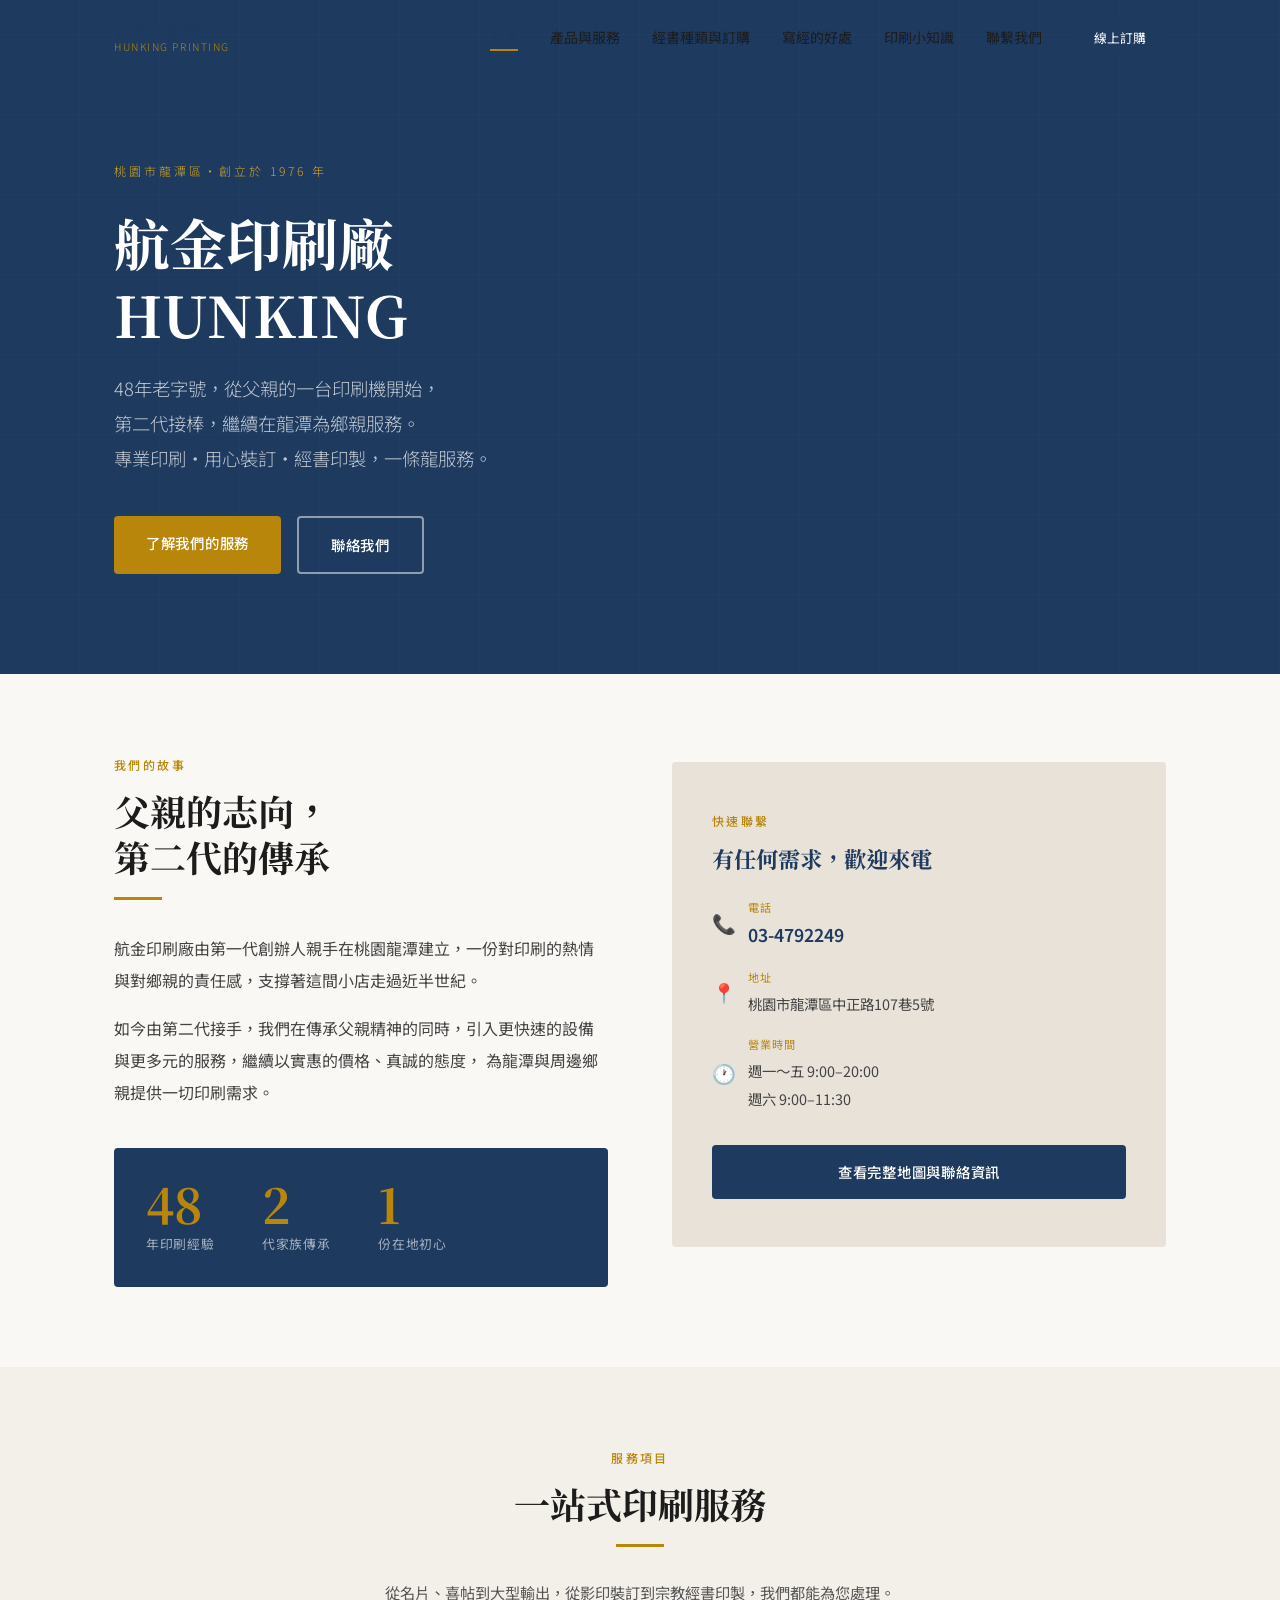
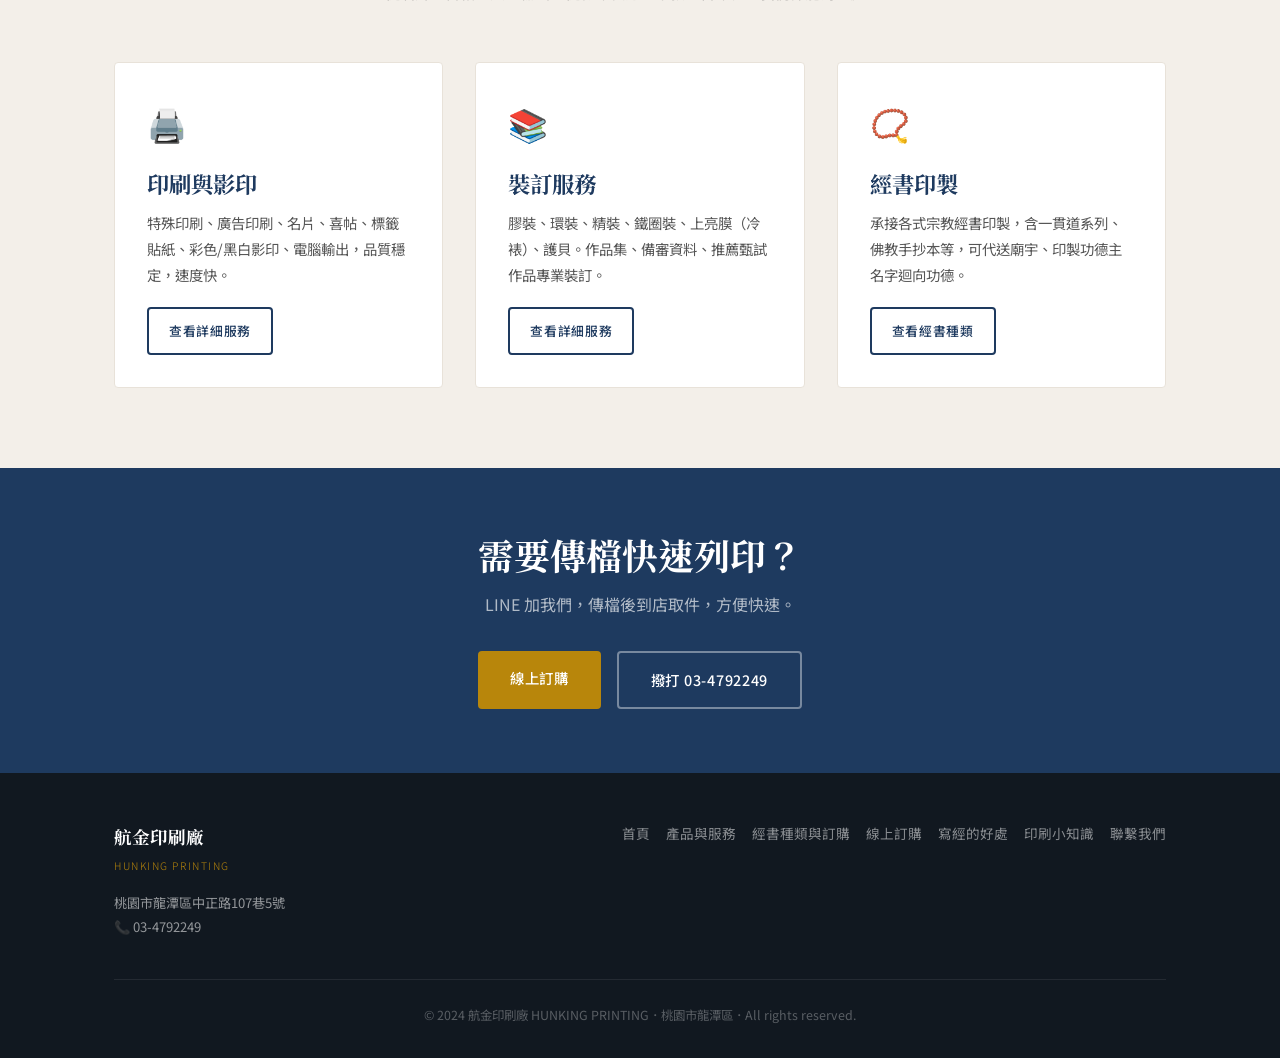
==== index.html @ dbadaa21 "Initial launch: 航金印刷廠 HUNKING 全新網站 7頁靜態網站：首頁、產品與服務、經書種類與訂購、線上訂購、 寫經的好處、印刷小知識、聯繫我們。 設計風格參考 impeccable" ====
<!DOCTYPE html>
<html lang="zh-TW">
<head>
  <meta charset="UTF-8">
  <meta name="viewport" content="width=device-width, initial-scale=1.0">
  <meta name="description" content="航金印刷廠HUNKING — 桃園市龍潭區48年老字號印刷廠，第二代傳承，提供優質印刷、影印、裝訂、經書印製服務。">
  <title>航金印刷廠 HUNKING — 龍潭在地・48年老字號</title>
  <link rel="stylesheet" href="css/style.css">
</head>
<body>

<!-- ── Navigation ── -->
<nav class="site-nav" role="navigation" aria-label="主選單">
  <div class="nav-inner">
    <a href="index.html" class="nav-logo">
      航金印刷廠
      <span>HUNKING PRINTING</span>
    </a>
    <ul class="nav-links">
      <li><a href="index.html">首頁</a></li>
      <li><a href="service.html">產品與服務</a></li>
      <li><a href="sutra.html">經書種類與訂購</a></li>
      <li><a href="benefit.html">寫經的好處</a></li>
      <li><a href="knowledge.html">印刷小知識</a></li>
      <li><a href="contact.html">聯繫我們</a></li>
      <li class="nav-cta"><a href="order.html">線上訂購</a></li>
    </ul>
    <button class="nav-toggle" aria-label="開啟選單">
      <span></span><span></span><span></span>
    </button>
  </div>
</nav>

<!-- Mobile nav -->
<div class="nav-mobile" role="navigation" aria-label="行動選單">
  <a href="index.html">首頁</a>
  <a href="service.html">產品與服務</a>
  <a href="sutra.html">經書種類與訂購</a>
  <a href="benefit.html">寫經的好處</a>
  <a href="knowledge.html">印刷小知識</a>
  <a href="contact.html">聯繫我們</a>
  <a href="order.html">線上訂購</a>
</div>

<!-- ── Hero ── -->
<header class="hero">
  <div class="container">
    <div class="hero-content">
      <span class="hero-eyebrow">桃園市龍潭區・創立於 1976 年</span>
      <h1>航金印刷廠<br>HUNKING</h1>
      <p class="hero-sub">
        48年老字號，從父親的一台印刷機開始，<br>
        第二代接棒，繼續在龍潭為鄉親服務。<br>
        專業印刷・用心裝訂・經書印製，一條龍服務。
      </p>
      <div class="hero-actions">
        <a href="service.html" class="btn btn-gold">了解我們的服務</a>
        <a href="contact.html" class="btn btn-outline" style="border-color:rgba(255,255,255,0.5);color:#fff;">聯絡我們</a>
      </div>
    </div>
  </div>
</header>

<!-- ── Brand Story ── -->
<section class="section">
  <div class="container">
    <div class="two-col">
      <div class="fade-in">
        <span class="section-label">我們的故事</span>
        <h2>父親的志向，<br>第二代的傳承</h2>
        <div class="divider"></div>
        <p style="font-size:1rem;line-height:2;color:#444;">
          航金印刷廠由第一代創辦人親手在桃園龍潭建立，一份對印刷的熱情與對鄉親的責任感，支撐著這間小店走過近半世紀。
        </p>
        <p style="font-size:1rem;line-height:2;color:#444;margin-top:16px;">
          如今由第二代接手，我們在傳承父親精神的同時，引入更快速的設備與更多元的服務，繼續以實惠的價格、真誠的態度，
          為龍潭與周邊鄉親提供一切印刷需求。
        </p>
        <div class="stats" style="margin-top:40px;background:var(--navy);padding:32px;border-radius:4px;">
          <div>
            <div class="stat-num">48</div>
            <div class="stat-label">年印刷經驗</div>
          </div>
          <div>
            <div class="stat-num">2</div>
            <div class="stat-label">代家族傳承</div>
          </div>
          <div>
            <div class="stat-num">1</div>
            <div class="stat-label">份在地初心</div>
          </div>
        </div>
      </div>
      <div class="fade-in" style="padding-top:8px;">
        <div style="background:var(--divider);border-radius:4px;padding:48px 40px;">
          <span class="section-label">快速聯繫</span>
          <h3 style="color:var(--navy);margin-bottom:24px;">有任何需求，歡迎來電</h3>
          <div style="display:flex;flex-direction:column;gap:16px;">
            <div style="display:flex;align-items:center;gap:12px;">
              <span style="font-size:1.2rem;">📞</span>
              <div>
                <div style="font-size:0.7rem;letter-spacing:0.1em;color:var(--gold);text-transform:uppercase;margin-bottom:2px;">電話</div>
                <a href="tel:034792249" style="font-size:1.1rem;font-weight:600;color:var(--navy);">03-4792249</a>
              </div>
            </div>
            <div style="display:flex;align-items:center;gap:12px;">
              <span style="font-size:1.2rem;">📍</span>
              <div>
                <div style="font-size:0.7rem;letter-spacing:0.1em;color:var(--gold);text-transform:uppercase;margin-bottom:2px;">地址</div>
                <span style="font-size:0.9rem;color:#444;">桃園市龍潭區中正路107巷5號</span>
              </div>
            </div>
            <div style="display:flex;align-items:center;gap:12px;">
              <span style="font-size:1.2rem;">🕐</span>
              <div>
                <div style="font-size:0.7rem;letter-spacing:0.1em;color:var(--gold);text-transform:uppercase;margin-bottom:2px;">營業時間</div>
                <span style="font-size:0.9rem;color:#444;">週一～五 9:00–20:00<br>週六 9:00–11:30</span>
              </div>
            </div>
          </div>
          <a href="contact.html" class="btn btn-primary" style="margin-top:32px;width:100%;text-align:center;">查看完整地圖與聯絡資訊</a>
        </div>
      </div>
    </div>
  </div>
</section>

<!-- ── Services Overview ── -->
<section class="section section-alt">
  <div class="container">
    <div class="section-header section-header-center fade-in">
      <span class="section-label">服務項目</span>
      <h2>一站式印刷服務</h2>
      <div class="divider divider-center"></div>
      <p style="color:#555;max-width:520px;margin:0 auto;font-size:0.95rem;">從名片、喜帖到大型輸出，從影印裝訂到宗教經書印製，我們都能為您處理。</p>
    </div>
    <div class="card-grid">
      <div class="card fade-in">
        <div class="card-icon">🖨️</div>
        <h3>印刷與影印</h3>
        <p>特殊印刷、廣告印刷、名片、喜帖、標籤貼紙、彩色/黑白影印、電腦輸出，品質穩定，速度快。</p>
        <a href="service.html" class="btn btn-outline" style="margin-top:20px;font-size:0.8rem;padding:10px 20px;">查看詳細服務</a>
      </div>
      <div class="card fade-in">
        <div class="card-icon">📚</div>
        <h3>裝訂服務</h3>
        <p>膠裝、環裝、精裝、鐵圈裝、上亮膜（冷裱）、護貝。作品集、備審資料、推薦甄試作品專業裝訂。</p>
        <a href="service.html" class="btn btn-outline" style="margin-top:20px;font-size:0.8rem;padding:10px 20px;">查看詳細服務</a>
      </div>
      <div class="card fade-in">
        <div class="card-icon">📿</div>
        <h3>經書印製</h3>
        <p>承接各式宗教經書印製，含一貫道系列、佛教手抄本等，可代送廟宇、印製功德主名字迴向功德。</p>
        <a href="sutra.html" class="btn btn-outline" style="margin-top:20px;font-size:0.8rem;padding:10px 20px;">查看經書種類</a>
      </div>
    </div>
  </div>
</section>

<!-- ── CTA ── -->
<section class="cta-block">
  <div class="container fade-in">
    <h2>需要傳檔快速列印？</h2>
    <p>LINE 加我們，傳檔後到店取件，方便快速。</p>
    <div style="display:flex;gap:16px;justify-content:center;flex-wrap:wrap;">
      <a href="order.html" class="btn btn-gold">線上訂購</a>
      <a href="tel:034792249" class="btn btn-outline" style="border-color:rgba(255,255,255,0.4);color:#fff;">撥打 03-4792249</a>
    </div>
  </div>
</section>

<!-- ── Footer ── -->
<footer class="site-footer">
  <div class="container">
    <div class="footer-inner">
      <div>
        <div class="footer-brand">
          航金印刷廠
          <span>HUNKING PRINTING</span>
        </div>
        <p style="margin-top:16px;font-size:0.82rem;max-width:260px;line-height:1.8;">
          桃園市龍潭區中正路107巷5號<br>
          📞 03-4792249
        </p>
      </div>
      <div class="footer-links">
        <a href="index.html">首頁</a>
        <a href="service.html">產品與服務</a>
        <a href="sutra.html">經書種類與訂購</a>
        <a href="order.html">線上訂購</a>
        <a href="benefit.html">寫經的好處</a>
        <a href="knowledge.html">印刷小知識</a>
        <a href="contact.html">聯繫我們</a>
      </div>
    </div>
    <div class="footer-copy">
      &copy; 2024 航金印刷廠 HUNKING PRINTING．桃園市龍潭區．All rights reserved.
    </div>
  </div>
</footer>

<script src="js/main.js"></script>
</body>
</html>
---- css/style.css ----
/* =============================================
   航金印刷廠 HUNKING — Global Styles
   Design: impeccable.style minimalist principles
   ============================================= */

@import url('https://fonts.googleapis.com/css2?family=Noto+Serif+TC:wght@400;600;700&family=Noto+Sans+TC:wght@300;400;500&display=swap');

/* ── Reset & Base ── */
*, *::before, *::after { box-sizing: border-box; margin: 0; padding: 0; }

:root {
  --bg:       #FAF8F4;
  --text:     #1C1C1C;
  --navy:     #1E3A5F;
  --gold:     #B8860B;
  --gold-lt:  #D4A520;
  --divider:  #E8E2D9;
  --white:    #FFFFFF;
  --serif:    'Noto Serif TC', serif;
  --sans:     'Noto Sans TC', sans-serif;
  --max-w:    1100px;
  --radius:   4px;
  --trans:    0.25s ease;
}

html { scroll-behavior: smooth; }

body {
  font-family: var(--sans);
  background: var(--bg);
  color: var(--text);
  line-height: 1.8;
  font-size: 16px;
  -webkit-font-smoothing: antialiased;
}

img { max-width: 100%; display: block; }
a { color: inherit; text-decoration: none; }

/* ── Container ── */
.container {
  max-width: var(--max-w);
  margin: 0 auto;
  padding: 0 24px;
}

/* ── Typography ── */
h1, h2, h3, h4 {
  font-family: var(--serif);
  font-weight: 700;
  line-height: 1.3;
}

h1 { font-size: clamp(2rem, 5vw, 3.5rem); }
h2 { font-size: clamp(1.5rem, 3vw, 2.25rem); }
h3 { font-size: clamp(1.1rem, 2vw, 1.4rem); }

.section-label {
  font-family: var(--sans);
  font-size: 0.75rem;
  font-weight: 500;
  letter-spacing: 0.2em;
  text-transform: uppercase;
  color: var(--gold);
  margin-bottom: 12px;
  display: block;
}

/* ── Buttons ── */
.btn {
  display: inline-block;
  padding: 14px 32px;
  font-family: var(--sans);
  font-size: 0.9rem;
  font-weight: 500;
  letter-spacing: 0.05em;
  border-radius: var(--radius);
  cursor: pointer;
  transition: var(--trans);
  border: none;
}

.btn-primary {
  background: var(--navy);
  color: var(--white);
}
.btn-primary:hover { background: #2a4f82; }

.btn-outline {
  border: 2px solid var(--navy);
  color: var(--navy);
  background: transparent;
}
.btn-outline:hover { background: var(--navy); color: var(--white); }

.btn-gold {
  background: var(--gold);
  color: var(--white);
}
.btn-gold:hover { background: var(--gold-lt); }

/* ── Divider ── */
.divider {
  width: 48px;
  height: 3px;
  background: var(--gold);
  margin: 16px 0 32px;
}
.divider-center { margin-left: auto; margin-right: auto; }

/* ── Nav ── */
.site-nav {
  position: fixed;
  top: 0; left: 0; right: 0;
  z-index: 100;
  background: transparent;
  transition: background var(--trans), box-shadow var(--trans);
  padding: 0;
}
.site-nav.scrolled {
  background: rgba(250,248,244,0.97);
  box-shadow: 0 1px 0 var(--divider);
}

.nav-inner {
  display: flex;
  align-items: center;
  justify-content: space-between;
  height: 72px;
  max-width: var(--max-w);
  margin: 0 auto;
  padding: 0 24px;
}

.nav-logo {
  font-family: var(--serif);
  font-size: 1.15rem;
  font-weight: 700;
  color: var(--navy);
  line-height: 1.2;
}
.nav-logo span {
  display: block;
  font-family: var(--sans);
  font-size: 0.65rem;
  font-weight: 300;
  letter-spacing: 0.15em;
  color: var(--gold);
  text-transform: uppercase;
}

.nav-links {
  display: flex;
  gap: 32px;
  list-style: none;
  align-items: center;
}
.nav-links a {
  font-size: 0.875rem;
  font-weight: 400;
  color: var(--text);
  transition: color var(--trans);
  position: relative;
}
.nav-links a::after {
  content: '';
  position: absolute;
  bottom: -4px; left: 0; right: 0;
  height: 2px;
  background: var(--gold);
  transform: scaleX(0);
  transform-origin: left;
  transition: transform var(--trans);
}
.nav-links a:hover::after,
.nav-links a.active::after { transform: scaleX(1); }
.nav-links a:hover,
.nav-links a.active { color: var(--navy); }

.nav-links .nav-cta a {
  background: var(--navy);
  color: var(--white);
  padding: 8px 20px;
  border-radius: var(--radius);
  font-size: 0.8rem;
}
.nav-links .nav-cta a::after { display: none; }
.nav-links .nav-cta a:hover { background: #2a4f82; }

/* Hamburger */
.nav-toggle {
  display: none;
  flex-direction: column;
  gap: 5px;
  cursor: pointer;
  background: none;
  border: none;
  padding: 4px;
}
.nav-toggle span {
  display: block;
  width: 24px; height: 2px;
  background: var(--navy);
  transition: var(--trans);
}
.nav-toggle.open span:nth-child(1) { transform: translateY(7px) rotate(45deg); }
.nav-toggle.open span:nth-child(2) { opacity: 0; }
.nav-toggle.open span:nth-child(3) { transform: translateY(-7px) rotate(-45deg); }

/* Mobile nav */
.nav-mobile {
  display: none;
  position: fixed;
  top: 72px; left: 0; right: 0;
  background: var(--bg);
  border-bottom: 1px solid var(--divider);
  z-index: 99;
  padding: 24px;
  flex-direction: column;
  gap: 20px;
}
.nav-mobile.open { display: flex; }
.nav-mobile a {
  font-size: 1rem;
  color: var(--text);
  padding: 8px 0;
  border-bottom: 1px solid var(--divider);
}
.nav-mobile a:last-child { border-bottom: none; }

/* ── Hero ── */
.hero {
  padding: 160px 0 100px;
  background: var(--navy);
  position: relative;
  overflow: hidden;
}
.hero::before {
  content: '';
  position: absolute;
  inset: 0;
  background: repeating-linear-gradient(
    0deg,
    transparent,
    transparent 79px,
    rgba(255,255,255,0.03) 80px
  ),
  repeating-linear-gradient(
    90deg,
    transparent,
    transparent 79px,
    rgba(255,255,255,0.03) 80px
  );
}
.hero-content {
  position: relative;
  z-index: 1;
  max-width: 680px;
}
.hero-eyebrow {
  font-family: var(--sans);
  font-size: 0.75rem;
  font-weight: 300;
  letter-spacing: 0.25em;
  text-transform: uppercase;
  color: var(--gold-lt);
  margin-bottom: 24px;
  display: block;
}
.hero h1 { color: var(--white); margin-bottom: 20px; }
.hero-sub {
  font-size: clamp(1rem, 1.5vw, 1.15rem);
  color: rgba(255,255,255,0.72);
  margin-bottom: 40px;
  font-weight: 300;
  line-height: 1.9;
}
.hero-actions { display: flex; gap: 16px; flex-wrap: wrap; }

/* Page Hero (smaller, for inner pages) */
.page-hero {
  padding: 120px 0 60px;
  background: var(--navy);
  position: relative;
  overflow: hidden;
}
.page-hero::before {
  content: '';
  position: absolute;
  inset: 0;
  background: repeating-linear-gradient(
    0deg,
    transparent,
    transparent 79px,
    rgba(255,255,255,0.03) 80px
  );
}
.page-hero-content { position: relative; z-index: 1; }
.page-hero h1 { color: var(--white); }
.page-hero p {
  color: rgba(255,255,255,0.65);
  font-weight: 300;
  margin-top: 12px;
  font-size: 1.05rem;
}

/* ── Section ── */
.section { padding: 80px 0; }
.section-alt { background: #F3EFE9; }
.section-dark { background: var(--navy); }
.section-header { margin-bottom: 56px; }
.section-header-center { text-align: center; }

/* ── Cards ── */
.card-grid {
  display: grid;
  grid-template-columns: repeat(auto-fit, minmax(280px, 1fr));
  gap: 32px;
}
.card {
  background: var(--white);
  border: 1px solid var(--divider);
  border-radius: var(--radius);
  padding: 32px;
  transition: box-shadow var(--trans);
}
.card:hover { box-shadow: 0 4px 24px rgba(0,0,0,0.07); }
.card-icon {
  font-size: 2rem;
  margin-bottom: 16px;
}
.card h3 { margin-bottom: 12px; color: var(--navy); }
.card p { font-size: 0.9rem; color: #555; line-height: 1.8; }

/* ── Two-col layout ── */
.two-col {
  display: grid;
  grid-template-columns: 1fr 1fr;
  gap: 64px;
  align-items: start;
}

/* ── Service list ── */
.service-list {
  list-style: none;
  display: grid;
  grid-template-columns: 1fr 1fr;
  gap: 12px 24px;
}
.service-list li {
  display: flex;
  align-items: flex-start;
  gap: 10px;
  font-size: 0.9rem;
  padding: 10px 0;
  border-bottom: 1px solid var(--divider);
}
.service-list li::before {
  content: '—';
  color: var(--gold);
  flex-shrink: 0;
  font-weight: 700;
}

/* ── Book cards (sutra page) ── */
.book-grid {
  display: grid;
  grid-template-columns: repeat(auto-fill, minmax(240px, 1fr));
  gap: 20px;
}
.book-card {
  background: var(--white);
  border: 1px solid var(--divider);
  border-radius: var(--radius);
  padding: 24px;
  display: flex;
  flex-direction: column;
  gap: 8px;
  transition: border-color var(--trans), box-shadow var(--trans);
}
.book-card:hover {
  border-color: var(--gold);
  box-shadow: 0 2px 16px rgba(0,0,0,0.06);
}
.book-title {
  font-family: var(--serif);
  font-size: 1rem;
  font-weight: 600;
  color: var(--navy);
  line-height: 1.5;
}
.book-series {
  font-size: 0.75rem;
  color: var(--gold);
  font-weight: 500;
  letter-spacing: 0.05em;
}
.book-price {
  font-size: 1.1rem;
  font-weight: 600;
  color: var(--text);
  margin-top: auto;
  padding-top: 12px;
  border-top: 1px solid var(--divider);
}

/* ── Order info banner ── */
.order-banner {
  background: #EAF0F8;
  border-left: 4px solid var(--navy);
  padding: 20px 24px;
  border-radius: 0 var(--radius) var(--radius) 0;
  margin-bottom: 40px;
  font-size: 0.9rem;
  line-height: 1.8;
}
.order-banner strong { color: var(--navy); }

/* ── Benefit page ── */
.benefit-body {
  font-size: 1rem;
  line-height: 2;
  color: #333;
  max-width: 680px;
}
.benefit-body p { margin-bottom: 1.5em; }

.three-virtues {
  display: flex;
  gap: 32px;
  margin: 48px 0;
}
.virtue {
  flex: 1;
  text-align: center;
  padding: 32px 16px;
  background: var(--navy);
  color: var(--white);
  border-radius: var(--radius);
}
.virtue-char {
  font-family: var(--serif);
  font-size: 3rem;
  color: var(--gold-lt);
  display: block;
  margin-bottom: 8px;
}
.virtue-name {
  font-size: 0.8rem;
  letter-spacing: 0.1em;
  color: rgba(255,255,255,0.65);
}

/* ── Knowledge page ── */
.knowledge-list {
  list-style: none;
  counter-reset: know-counter;
}
.knowledge-item {
  counter-increment: know-counter;
  padding: 32px 0;
  border-bottom: 1px solid var(--divider);
  display: grid;
  grid-template-columns: 48px 1fr;
  gap: 24px;
  align-items: start;
}
.knowledge-item::before {
  content: counter(know-counter, decimal-leading-zero);
  font-family: var(--serif);
  font-size: 1.8rem;
  color: var(--gold);
  font-weight: 700;
  line-height: 1;
  padding-top: 4px;
}
.knowledge-item h3 {
  color: var(--navy);
  margin-bottom: 8px;
  font-size: 1.05rem;
}
.knowledge-item p {
  font-size: 0.9rem;
  line-height: 1.9;
  color: #444;
}

/* ── Contact page ── */
.hours-table {
  width: 100%;
  border-collapse: collapse;
  font-size: 0.9rem;
}
.hours-table th {
  text-align: left;
  padding: 12px 16px;
  background: var(--navy);
  color: var(--white);
  font-weight: 500;
  font-size: 0.8rem;
  letter-spacing: 0.05em;
}
.hours-table td {
  padding: 12px 16px;
  border-bottom: 1px solid var(--divider);
}
.hours-table tr:last-child td { border-bottom: none; }
.hours-table tr:nth-child(even) td { background: #f5f1eb; }
.hours-closed { color: #999; font-style: italic; }

.contact-info { display: flex; flex-direction: column; gap: 20px; }
.contact-row {
  display: flex;
  gap: 16px;
  align-items: flex-start;
  padding-bottom: 20px;
  border-bottom: 1px solid var(--divider);
}
.contact-row:last-child { border-bottom: none; }
.contact-icon { font-size: 1.25rem; flex-shrink: 0; margin-top: 2px; }
.contact-label {
  font-size: 0.7rem;
  font-weight: 500;
  letter-spacing: 0.1em;
  text-transform: uppercase;
  color: var(--gold);
  margin-bottom: 4px;
}
.contact-value { font-size: 0.95rem; color: var(--text); }
.contact-value a:hover { color: var(--navy); text-decoration: underline; }

.map-wrap {
  border-radius: var(--radius);
  overflow: hidden;
  border: 1px solid var(--divider);
  margin-top: 40px;
}
.map-wrap iframe { display: block; width: 100%; height: 340px; border: 0; }

/* ── Order form ── */
.form-group {
  margin-bottom: 24px;
}
label {
  display: block;
  font-size: 0.8rem;
  font-weight: 500;
  letter-spacing: 0.05em;
  text-transform: uppercase;
  color: var(--navy);
  margin-bottom: 8px;
}
input[type=text],
input[type=tel],
input[type=email],
input[type=number],
select,
textarea {
  width: 100%;
  padding: 12px 16px;
  border: 1px solid var(--divider);
  border-radius: var(--radius);
  font-family: var(--sans);
  font-size: 0.95rem;
  background: var(--white);
  color: var(--text);
  transition: border-color var(--trans);
}
input:focus, select:focus, textarea:focus {
  outline: none;
  border-color: var(--navy);
}
textarea { resize: vertical; min-height: 120px; }
.form-row { display: grid; grid-template-columns: 1fr 1fr; gap: 20px; }

/* ── CTA block ── */
.cta-block {
  background: var(--navy);
  padding: 64px 0;
  text-align: center;
}
.cta-block h2 { color: var(--white); margin-bottom: 12px; }
.cta-block p { color: rgba(255,255,255,0.65); margin-bottom: 32px; font-size: 1rem; }

/* ── Stats ── */
.stats {
  display: flex;
  gap: 48px;
  flex-wrap: wrap;
}
.stat-num {
  font-family: var(--serif);
  font-size: 3rem;
  font-weight: 700;
  color: var(--gold);
  line-height: 1;
}
.stat-label {
  font-size: 0.8rem;
  color: rgba(255,255,255,0.6);
  margin-top: 4px;
  letter-spacing: 0.05em;
}

/* ── Footer ── */
.site-footer {
  background: #111820;
  color: rgba(255,255,255,0.55);
  padding: 48px 0 32px;
}
.footer-inner {
  display: flex;
  justify-content: space-between;
  align-items: flex-start;
  flex-wrap: wrap;
  gap: 32px;
  margin-bottom: 40px;
}
.footer-brand {
  font-family: var(--serif);
  font-size: 1.1rem;
  color: var(--white);
  font-weight: 700;
}
.footer-brand span {
  display: block;
  font-family: var(--sans);
  font-size: 0.65rem;
  font-weight: 300;
  letter-spacing: 0.15em;
  color: var(--gold);
  text-transform: uppercase;
  margin-top: 4px;
}
.footer-links {
  display: flex;
  gap: 16px;
  flex-wrap: wrap;
}
.footer-links a {
  font-size: 0.85rem;
  color: rgba(255,255,255,0.5);
  transition: color var(--trans);
}
.footer-links a:hover { color: var(--white); }
.footer-copy {
  border-top: 1px solid rgba(255,255,255,0.08);
  padding-top: 24px;
  font-size: 0.78rem;
  color: rgba(255,255,255,0.3);
  text-align: center;
}

/* ── Inline breadcrumb ── */
.breadcrumb {
  font-size: 0.8rem;
  color: rgba(255,255,255,0.45);
  margin-bottom: 20px;
  display: flex;
  gap: 8px;
  align-items: center;
}
.breadcrumb a { color: rgba(255,255,255,0.55); }
.breadcrumb a:hover { color: var(--white); }
.breadcrumb .sep { color: rgba(255,255,255,0.25); }

/* ── Utilities ── */
.mt-8  { margin-top:  8px; }
.mt-16 { margin-top: 16px; }
.mt-24 { margin-top: 24px; }
.mt-40 { margin-top: 40px; }
.mb-8  { margin-bottom:  8px; }
.mb-16 { margin-bottom: 16px; }
.mb-32 { margin-bottom: 32px; }
.text-gold { color: var(--gold); }
.text-navy { color: var(--navy); }
.text-sm   { font-size: 0.875rem; }
.text-muted { color: #777; }
.font-serif { font-family: var(--serif); }

/* ── Responsive ── */
@media (max-width: 768px) {
  .nav-links { display: none; }
  .nav-toggle { display: flex; }

  .hero { padding: 120px 0 72px; }
  .hero-actions { flex-direction: column; }
  .hero-actions .btn { text-align: center; }

  .section { padding: 56px 0; }
  .two-col { grid-template-columns: 1fr; gap: 40px; }
  .form-row { grid-template-columns: 1fr; }
  .service-list { grid-template-columns: 1fr; }
  .three-virtues { flex-direction: column; }
  .stats { gap: 32px; }

  .footer-inner { flex-direction: column; }
  .footer-links { flex-direction: column; gap: 12px; }
}

@media (max-width: 480px) {
  .book-grid { grid-template-columns: 1fr; }
  .knowledge-item { grid-template-columns: 36px 1fr; gap: 16px; }
}
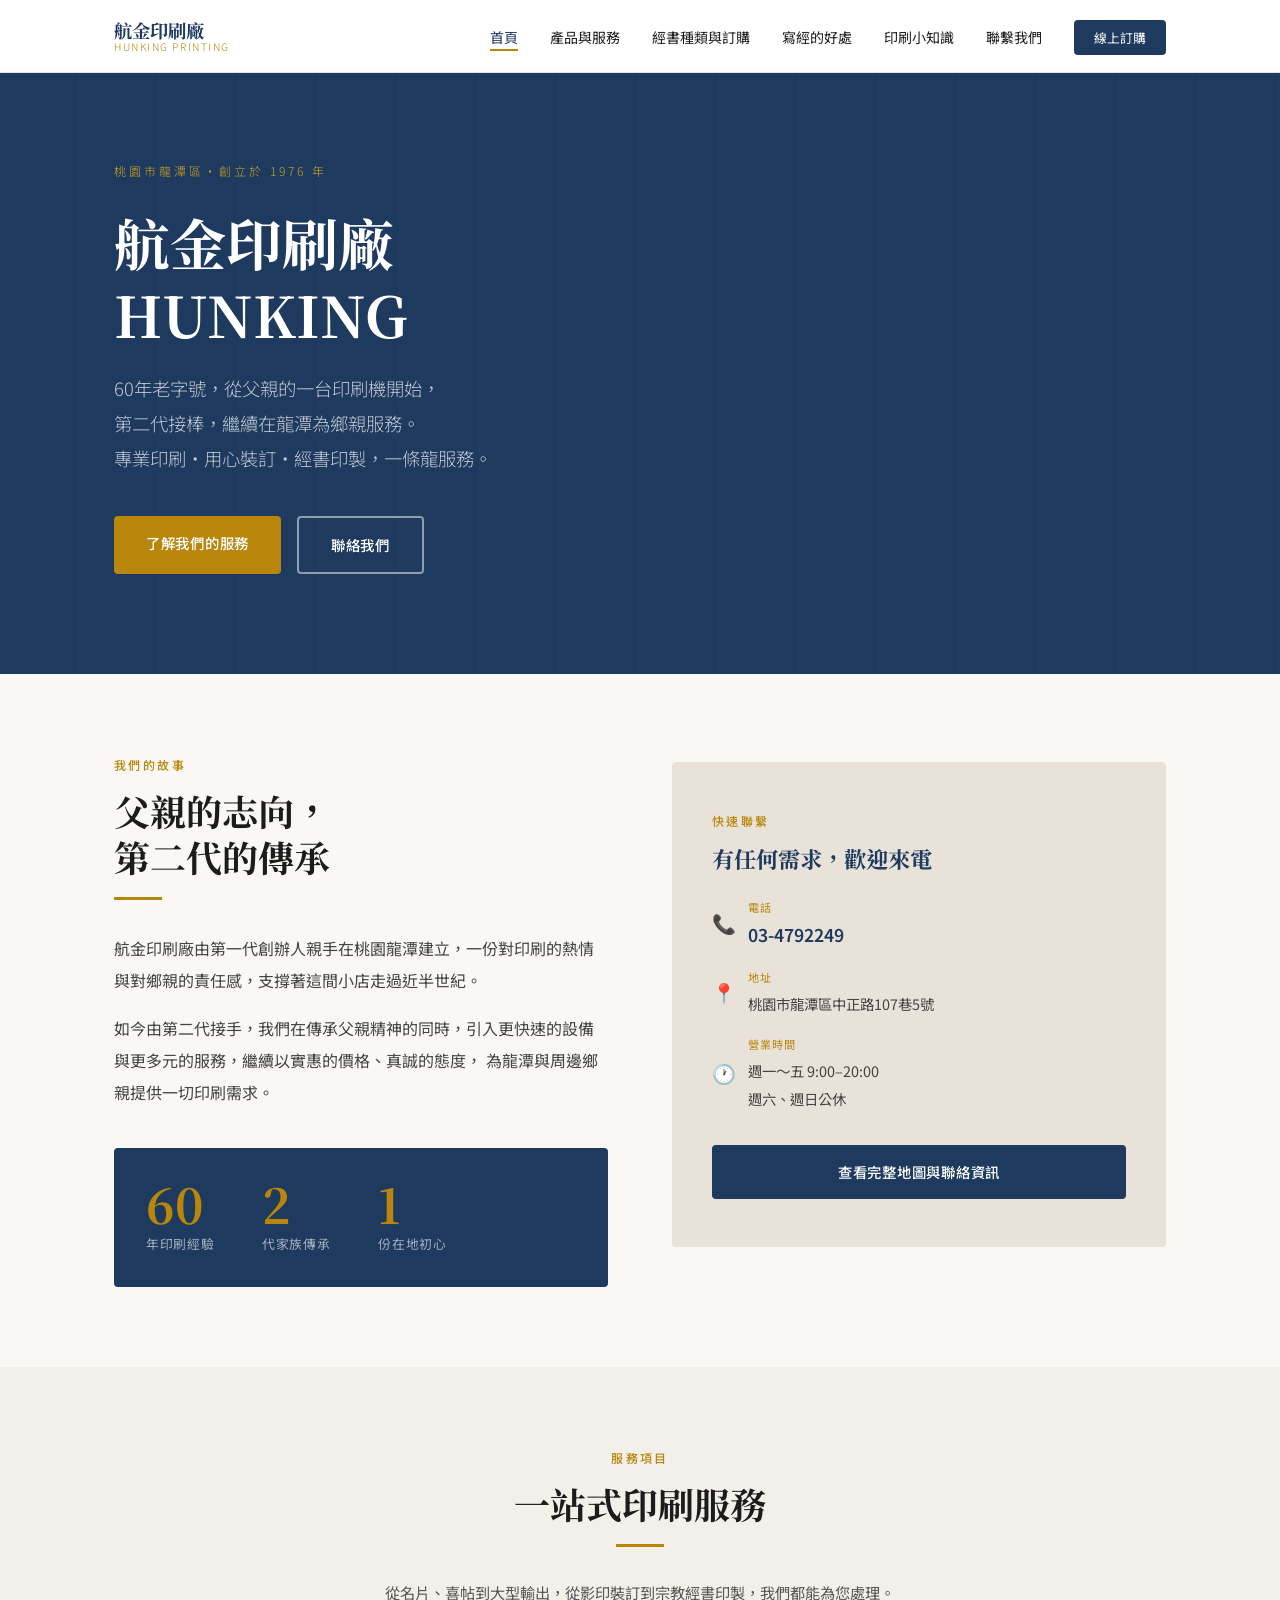
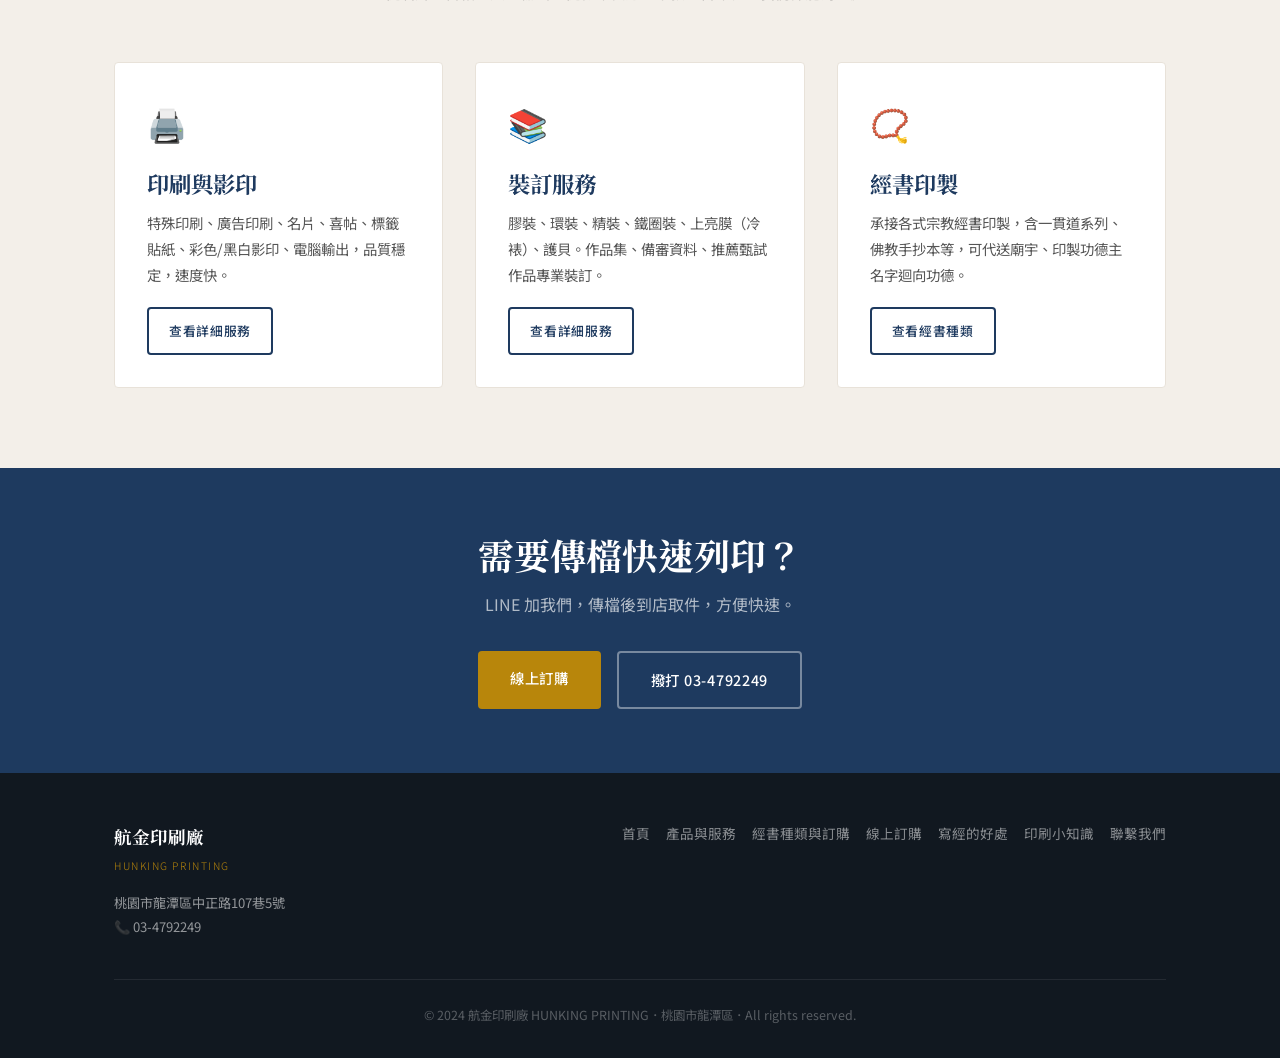
==== commit d8616255: "更新內容：60年老字號、白色導覽列、Hero背景圖、營業時間、傳真→第二電話 Co-Authored-By: Claude Sonnet 4.6 <noreply@anthropic.com>" ====
--- a/index.html
+++ b/index.html
@@ -3,8 +3,8 @@
 <head>
   <meta charset="UTF-8">
   <meta name="viewport" content="width=device-width, initial-scale=1.0">
-  <meta name="description" content="航金印刷廠HUNKING — 桃園市龍潭區48年老字號印刷廠，第二代傳承，提供優質印刷、影印、裝訂、經書印製服務。">
-  <title>航金印刷廠 HUNKING — 龍潭在地・48年老字號</title>
+  <meta name="description" content="航金印刷廠HUNKING — 桃園市龍潭區60年老字號印刷廠，第二代傳承，提供優質印刷、影印、裝訂、經書印製服務。">
+  <title>航金印刷廠 HUNKING — 龍潭在地・60年老字號</title>
   <link rel="stylesheet" href="css/style.css">
 </head>
 <body>
@@ -43,13 +43,13 @@
 </div>
 
 <!-- ── Hero ── -->
-<header class="hero">
+<header class="hero" style="background-image:url('https://res.cloudinary.com/dedmbsvru/image/upload/v1776904194/ChatGPT_Image_2026%E5%B9%B44%E6%9C%8823%E6%97%A5_%E4%B8%8A%E5%8D%8807_42_43_j8gkyg.png');background-size:cover;background-position:center;">
   <div class="container">
     <div class="hero-content">
       <span class="hero-eyebrow">桃園市龍潭區・創立於 1976 年</span>
       <h1>航金印刷廠<br>HUNKING</h1>
       <p class="hero-sub">
-        48年老字號，從父親的一台印刷機開始，<br>
+        60年老字號，從父親的一台印刷機開始，<br>
         第二代接棒，繼續在龍潭為鄉親服務。<br>
         專業印刷・用心裝訂・經書印製，一條龍服務。
       </p>
@@ -78,7 +78,7 @@
         </p>
         <div class="stats" style="margin-top:40px;background:var(--navy);padding:32px;border-radius:4px;">
           <div>
-            <div class="stat-num">48</div>
+            <div class="stat-num">60</div>
             <div class="stat-label">年印刷經驗</div>
           </div>
           <div>
@@ -114,7 +114,7 @@
               <span style="font-size:1.2rem;">🕐</span>
               <div>
                 <div style="font-size:0.7rem;letter-spacing:0.1em;color:var(--gold);text-transform:uppercase;margin-bottom:2px;">營業時間</div>
-                <span style="font-size:0.9rem;color:#444;">週一～五 9:00–20:00<br>週六 9:00–11:30</span>
+                <span style="font-size:0.9rem;color:#444;">週一～五 9:00–20:00<br>週六、週日公休</span>
               </div>
             </div>
           </div>
--- a/css/style.css
+++ b/css/style.css
@@ -113,13 +113,13 @@
   position: fixed;
   top: 0; left: 0; right: 0;
   z-index: 100;
-  background: transparent;
-  transition: background var(--trans), box-shadow var(--trans);
+  background: var(--white);
+  border-bottom: 1px solid var(--divider);
+  transition: box-shadow var(--trans);
   padding: 0;
 }
 .site-nav.scrolled {
-  background: rgba(250,248,244,0.97);
-  box-shadow: 0 1px 0 var(--divider);
+  box-shadow: 0 2px 12px rgba(0,0,0,0.08);
 }
 
 .nav-inner {
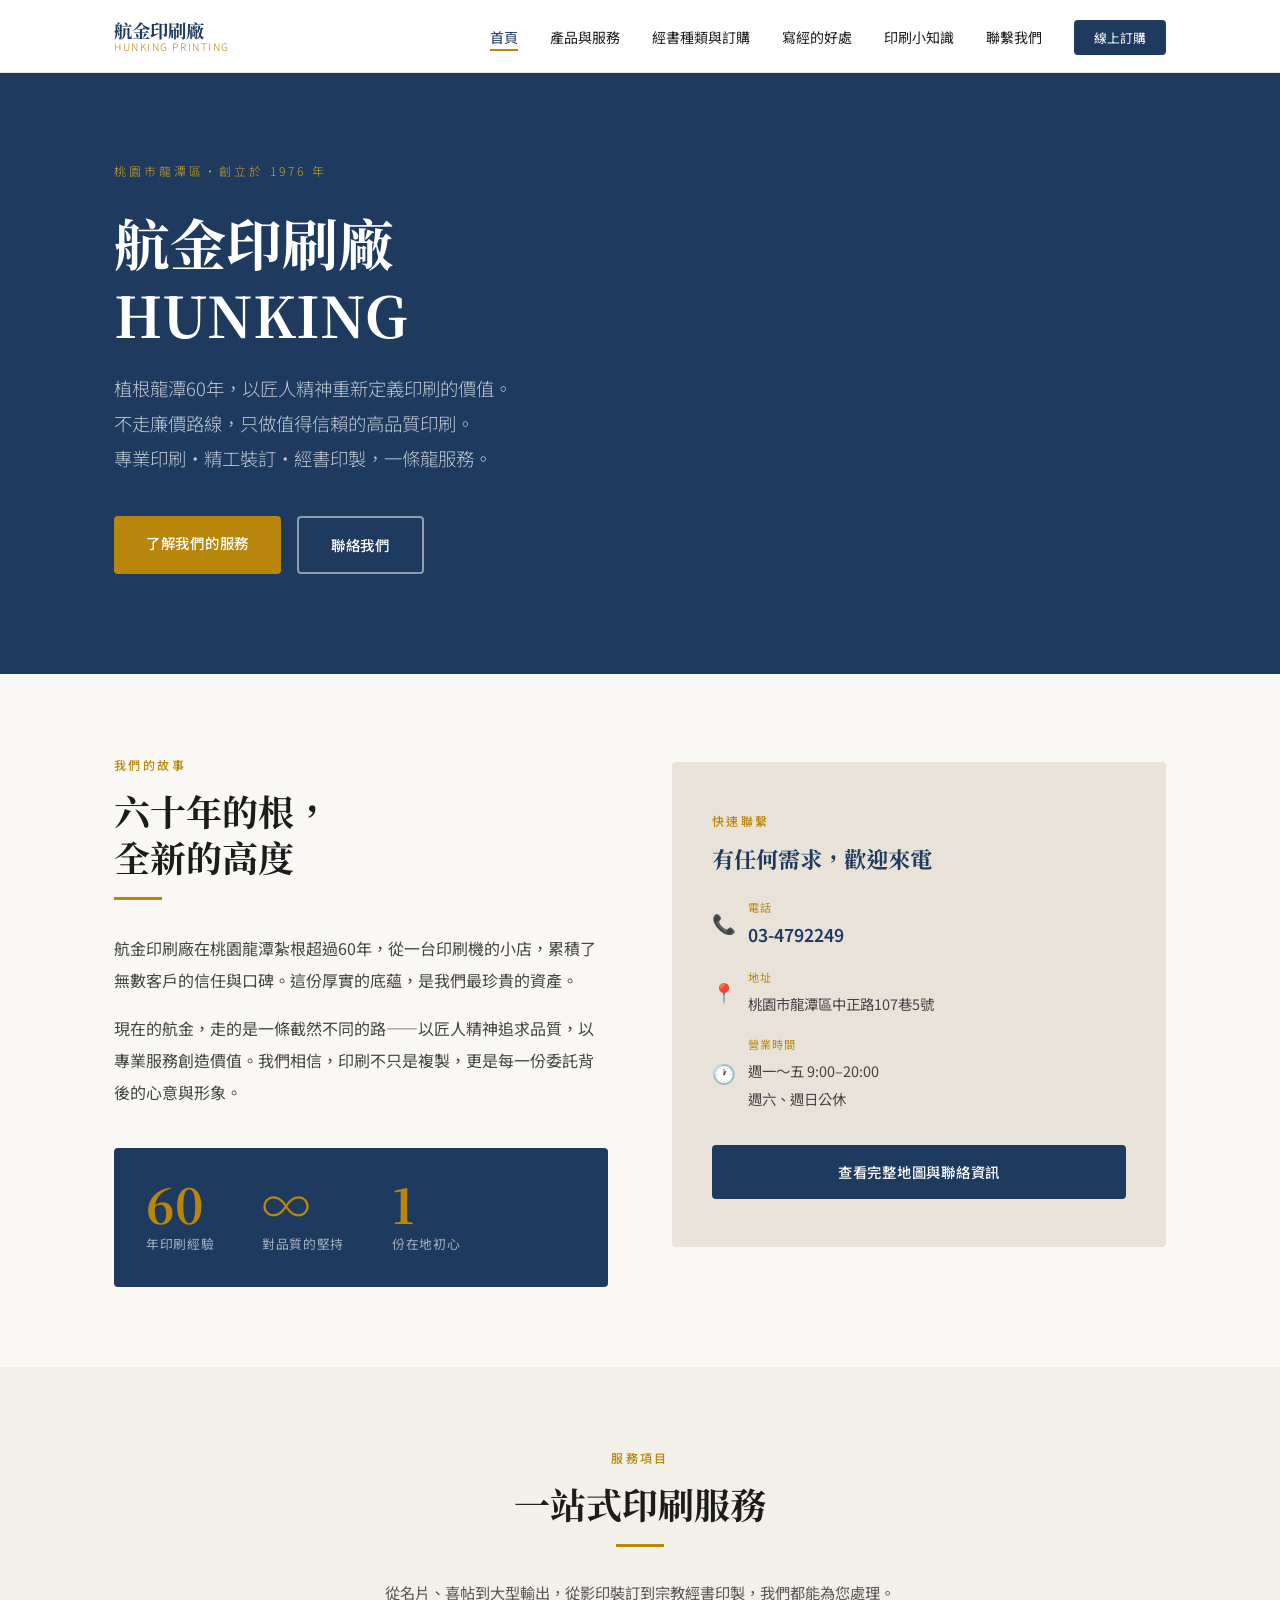
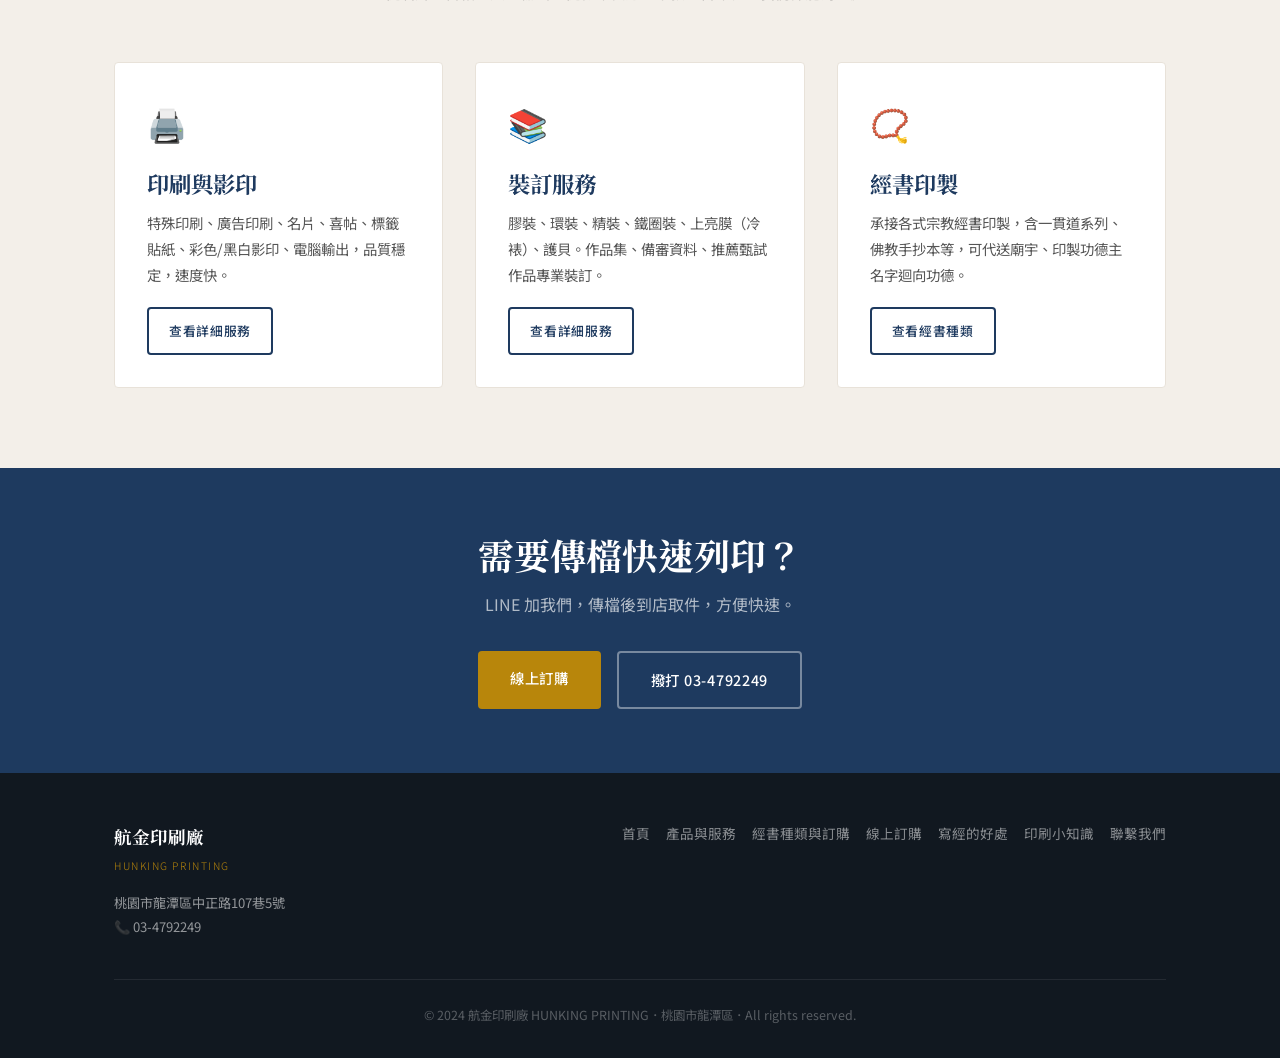
==== commit 34b06a17: "更新品牌定位：移除二代接班敘事，強調高品質匠人精神；修正印刷小知識排版 bug - index.html：Hero、品牌故事、數字卡片全面改寫，從「二代接班、實惠價格」轉向「匠人精神、高品質印刷」定位" ====
--- a/index.html
+++ b/index.html
@@ -3,14 +3,14 @@
 <head>
   <meta charset="UTF-8">
   <meta name="viewport" content="width=device-width, initial-scale=1.0">
-  <meta name="description" content="航金印刷廠HUNKING — 桃園市龍潭區60年老字號印刷廠，第二代傳承，提供優質印刷、影印、裝訂、經書印製服務。">
+  <meta name="description" content="航金印刷廠HUNKING — 桃園市龍潭區60年老字號印刷廠，專注高品質印刷、影印、裝訂、經書印製，用匠人精神服務每一份委託。">
   <title>航金印刷廠 HUNKING — 龍潭在地・60年老字號</title>
   <link rel="stylesheet" href="css/style.css">
 </head>
 <body>
 
 <!-- ── Navigation ── -->
-<nav class="site-nav" role="navigation" aria-label="主選單">
+<nav class="site-nav nav-light" role="navigation" aria-label="主選單">
   <div class="nav-inner">
     <a href="index.html" class="nav-logo">
       航金印刷廠
@@ -43,15 +43,15 @@
 </div>
 
 <!-- ── Hero ── -->
-<header class="hero" style="background-image:url('https://res.cloudinary.com/dedmbsvru/image/upload/v1776904194/ChatGPT_Image_2026%E5%B9%B44%E6%9C%8823%E6%97%A5_%E4%B8%8A%E5%8D%8807_42_43_j8gkyg.png');background-size:cover;background-position:center;">
+<header class="hero" style="background-image:url('https://res.cloudinary.com/dedmbsvru/image/upload/v1776905094/%E8%88%AA%E9%87%91%E5%8D%B0%E5%88%B7%E5%BB%A0_kiqqde.png');background-size:cover;background-position:center;">
   <div class="container">
     <div class="hero-content">
       <span class="hero-eyebrow">桃園市龍潭區・創立於 1976 年</span>
       <h1>航金印刷廠<br>HUNKING</h1>
       <p class="hero-sub">
-        60年老字號，從父親的一台印刷機開始，<br>
-        第二代接棒，繼續在龍潭為鄉親服務。<br>
-        專業印刷・用心裝訂・經書印製，一條龍服務。
+        植根龍潭60年，以匠人精神重新定義印刷的價值。<br>
+        不走廉價路線，只做值得信賴的高品質印刷。<br>
+        專業印刷・精工裝訂・經書印製，一條龍服務。
       </p>
       <div class="hero-actions">
         <a href="service.html" class="btn btn-gold">了解我們的服務</a>
@@ -67,14 +67,13 @@
     <div class="two-col">
       <div class="fade-in">
         <span class="section-label">我們的故事</span>
-        <h2>父親的志向，<br>第二代的傳承</h2>
+        <h2>六十年的根，<br>全新的高度</h2>
         <div class="divider"></div>
         <p style="font-size:1rem;line-height:2;color:#444;">
-          航金印刷廠由第一代創辦人親手在桃園龍潭建立，一份對印刷的熱情與對鄉親的責任感，支撐著這間小店走過近半世紀。
+          航金印刷廠在桃園龍潭紮根超過60年，從一台印刷機的小店，累積了無數客戶的信任與口碑。這份厚實的底蘊，是我們最珍貴的資產。
         </p>
         <p style="font-size:1rem;line-height:2;color:#444;margin-top:16px;">
-          如今由第二代接手，我們在傳承父親精神的同時，引入更快速的設備與更多元的服務，繼續以實惠的價格、真誠的態度，
-          為龍潭與周邊鄉親提供一切印刷需求。
+          現在的航金，走的是一條截然不同的路——以匠人精神追求品質，以專業服務創造價值。我們相信，印刷不只是複製，更是每一份委託背後的心意與形象。
         </p>
         <div class="stats" style="margin-top:40px;background:var(--navy);padding:32px;border-radius:4px;">
           <div>
@@ -82,8 +81,8 @@
             <div class="stat-label">年印刷經驗</div>
           </div>
           <div>
-            <div class="stat-num">2</div>
-            <div class="stat-label">代家族傳承</div>
+            <div class="stat-num">∞</div>
+            <div class="stat-label">對品質的堅持</div>
           </div>
           <div>
             <div class="stat-num">1</div>
--- a/css/style.css
+++ b/css/style.css
@@ -113,12 +113,21 @@
   position: fixed;
   top: 0; left: 0; right: 0;
   z-index: 100;
+  background: var(--navy);
+  border-bottom: 1px solid rgba(255,255,255,0.1);
+  transition: box-shadow var(--trans);
+  padding: 0;
+}
+.site-nav.scrolled {
+  box-shadow: 0 2px 16px rgba(0,0,0,0.2);
+}
+
+/* Light variant — homepage only */
+.site-nav.nav-light {
   background: var(--white);
   border-bottom: 1px solid var(--divider);
-  transition: box-shadow var(--trans);
-  padding: 0;
-}
-.site-nav.scrolled {
+}
+.site-nav.nav-light.scrolled {
   box-shadow: 0 2px 12px rgba(0,0,0,0.08);
 }
 
@@ -136,7 +145,7 @@
   font-family: var(--serif);
   font-size: 1.15rem;
   font-weight: 700;
-  color: var(--navy);
+  color: var(--white);
   line-height: 1.2;
 }
 .nav-logo span {
@@ -145,9 +154,12 @@
   font-size: 0.65rem;
   font-weight: 300;
   letter-spacing: 0.15em;
-  color: var(--gold);
+  color: var(--gold-lt);
   text-transform: uppercase;
 }
+/* Light nav overrides */
+.nav-light .nav-logo { color: var(--navy); }
+.nav-light .nav-logo span { color: var(--gold); }
 
 .nav-links {
   display: flex;
@@ -158,7 +170,7 @@
 .nav-links a {
   font-size: 0.875rem;
   font-weight: 400;
-  color: var(--text);
+  color: rgba(255,255,255,0.85);
   transition: color var(--trans);
   position: relative;
 }
@@ -167,7 +179,7 @@
   position: absolute;
   bottom: -4px; left: 0; right: 0;
   height: 2px;
-  background: var(--gold);
+  background: var(--gold-lt);
   transform: scaleX(0);
   transform-origin: left;
   transition: transform var(--trans);
@@ -175,17 +187,25 @@
 .nav-links a:hover::after,
 .nav-links a.active::after { transform: scaleX(1); }
 .nav-links a:hover,
-.nav-links a.active { color: var(--navy); }
+.nav-links a.active { color: var(--white); }
+
+/* Light nav link overrides */
+.nav-light .nav-links a { color: var(--text); }
+.nav-light .nav-links a::after { background: var(--gold); }
+.nav-light .nav-links a:hover,
+.nav-light .nav-links a.active { color: var(--navy); }
 
 .nav-links .nav-cta a {
-  background: var(--navy);
+  background: var(--gold);
   color: var(--white);
   padding: 8px 20px;
   border-radius: var(--radius);
   font-size: 0.8rem;
 }
 .nav-links .nav-cta a::after { display: none; }
-.nav-links .nav-cta a:hover { background: #2a4f82; }
+.nav-links .nav-cta a:hover { background: var(--gold-lt); }
+.nav-light .nav-links .nav-cta a { background: var(--navy); }
+.nav-light .nav-links .nav-cta a:hover { background: #2a4f82; }
 
 /* Hamburger */
 .nav-toggle {
@@ -200,9 +220,10 @@
 .nav-toggle span {
   display: block;
   width: 24px; height: 2px;
-  background: var(--navy);
+  background: var(--white);
   transition: var(--trans);
 }
+.nav-light .nav-toggle span { background: var(--navy); }
 .nav-toggle.open span:nth-child(1) { transform: translateY(7px) rotate(45deg); }
 .nav-toggle.open span:nth-child(2) { opacity: 0; }
 .nav-toggle.open span:nth-child(3) { transform: translateY(-7px) rotate(-45deg); }
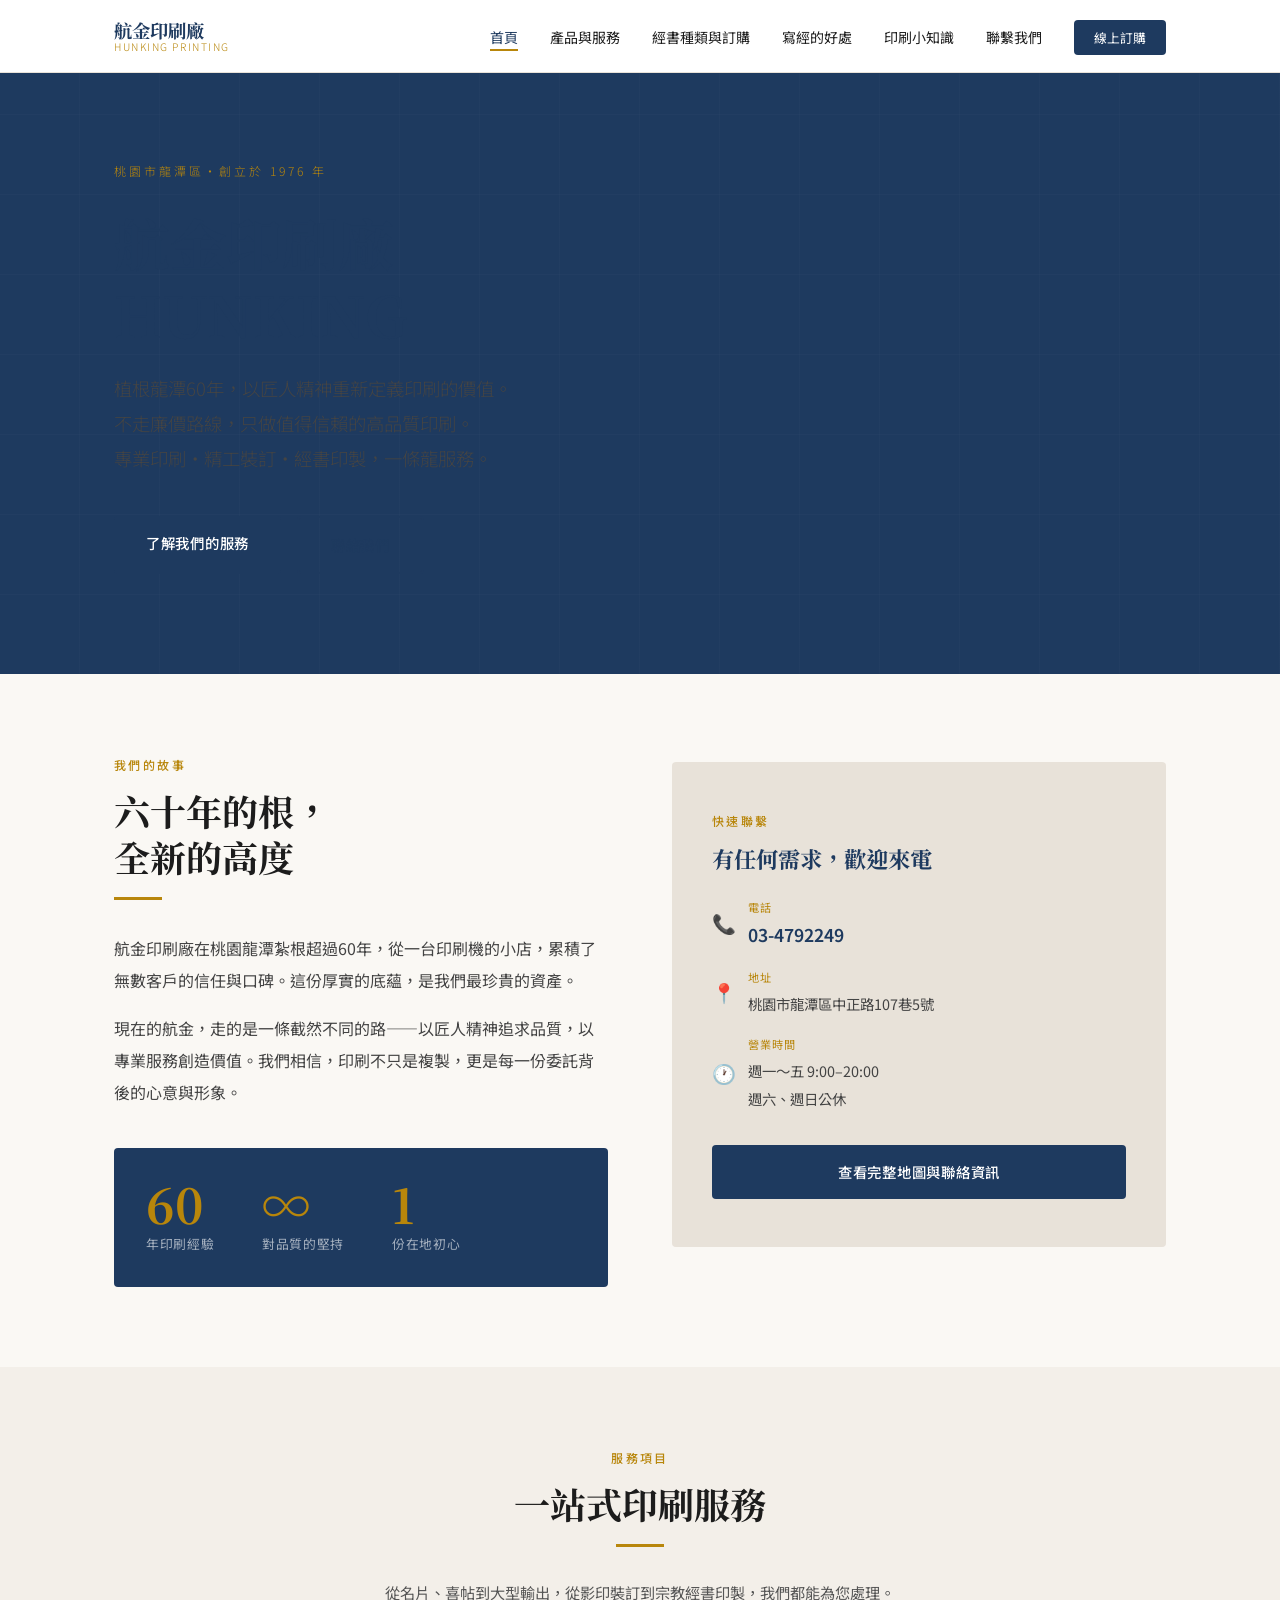
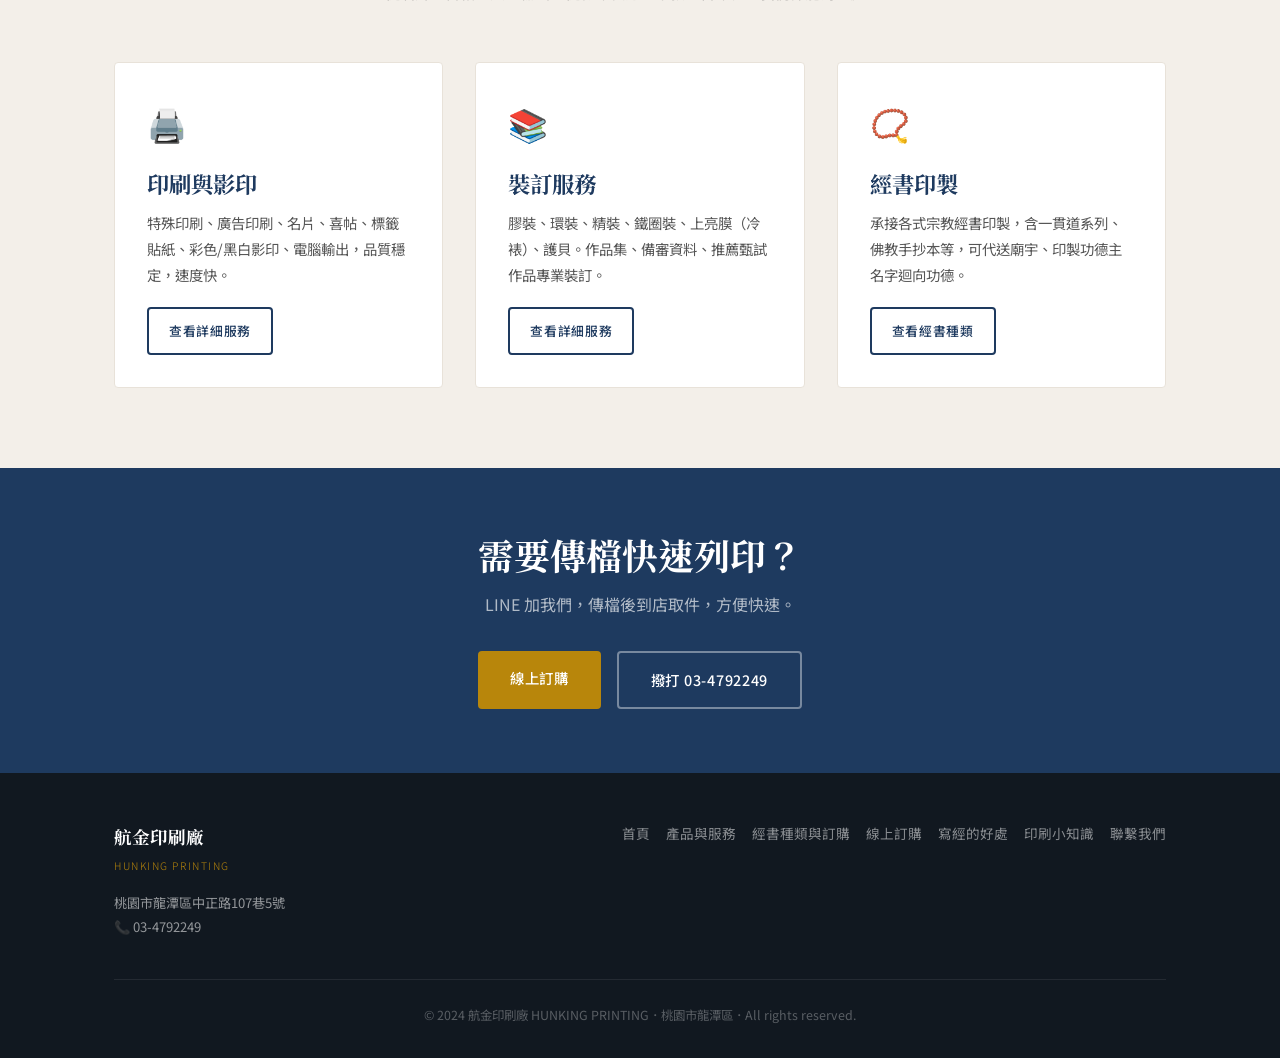
==== commit 0f06f012: "修正首頁Hero文字顏色與按鈕色系：適配淺色背景圖 - 標題、副標、小標籤改為深色（navy/深金/深灰），提升淺色背景可讀性 - 按鈕改為 btn-primary（深藍）與 btn-outline（" ====
--- a/index.html
+++ b/index.html
@@ -46,16 +46,16 @@
 <header class="hero" style="background-image:url('https://res.cloudinary.com/dedmbsvru/image/upload/v1776905094/%E8%88%AA%E9%87%91%E5%8D%B0%E5%88%B7%E5%BB%A0_kiqqde.png');background-size:cover;background-position:center;">
   <div class="container">
     <div class="hero-content">
-      <span class="hero-eyebrow">桃園市龍潭區・創立於 1976 年</span>
-      <h1>航金印刷廠<br>HUNKING</h1>
-      <p class="hero-sub">
+      <span class="hero-eyebrow" style="color:var(--gold);">桃園市龍潭區・創立於 1976 年</span>
+      <h1 style="color:var(--navy);">航金印刷廠<br>HUNKING</h1>
+      <p class="hero-sub" style="color:#444;">
         植根龍潭60年，以匠人精神重新定義印刷的價值。<br>
         不走廉價路線，只做值得信賴的高品質印刷。<br>
         專業印刷・精工裝訂・經書印製，一條龍服務。
       </p>
       <div class="hero-actions">
-        <a href="service.html" class="btn btn-gold">了解我們的服務</a>
-        <a href="contact.html" class="btn btn-outline" style="border-color:rgba(255,255,255,0.5);color:#fff;">聯絡我們</a>
+        <a href="service.html" class="btn btn-primary">了解我們的服務</a>
+        <a href="contact.html" class="btn btn-outline">聯絡我們</a>
       </div>
     </div>
   </div>
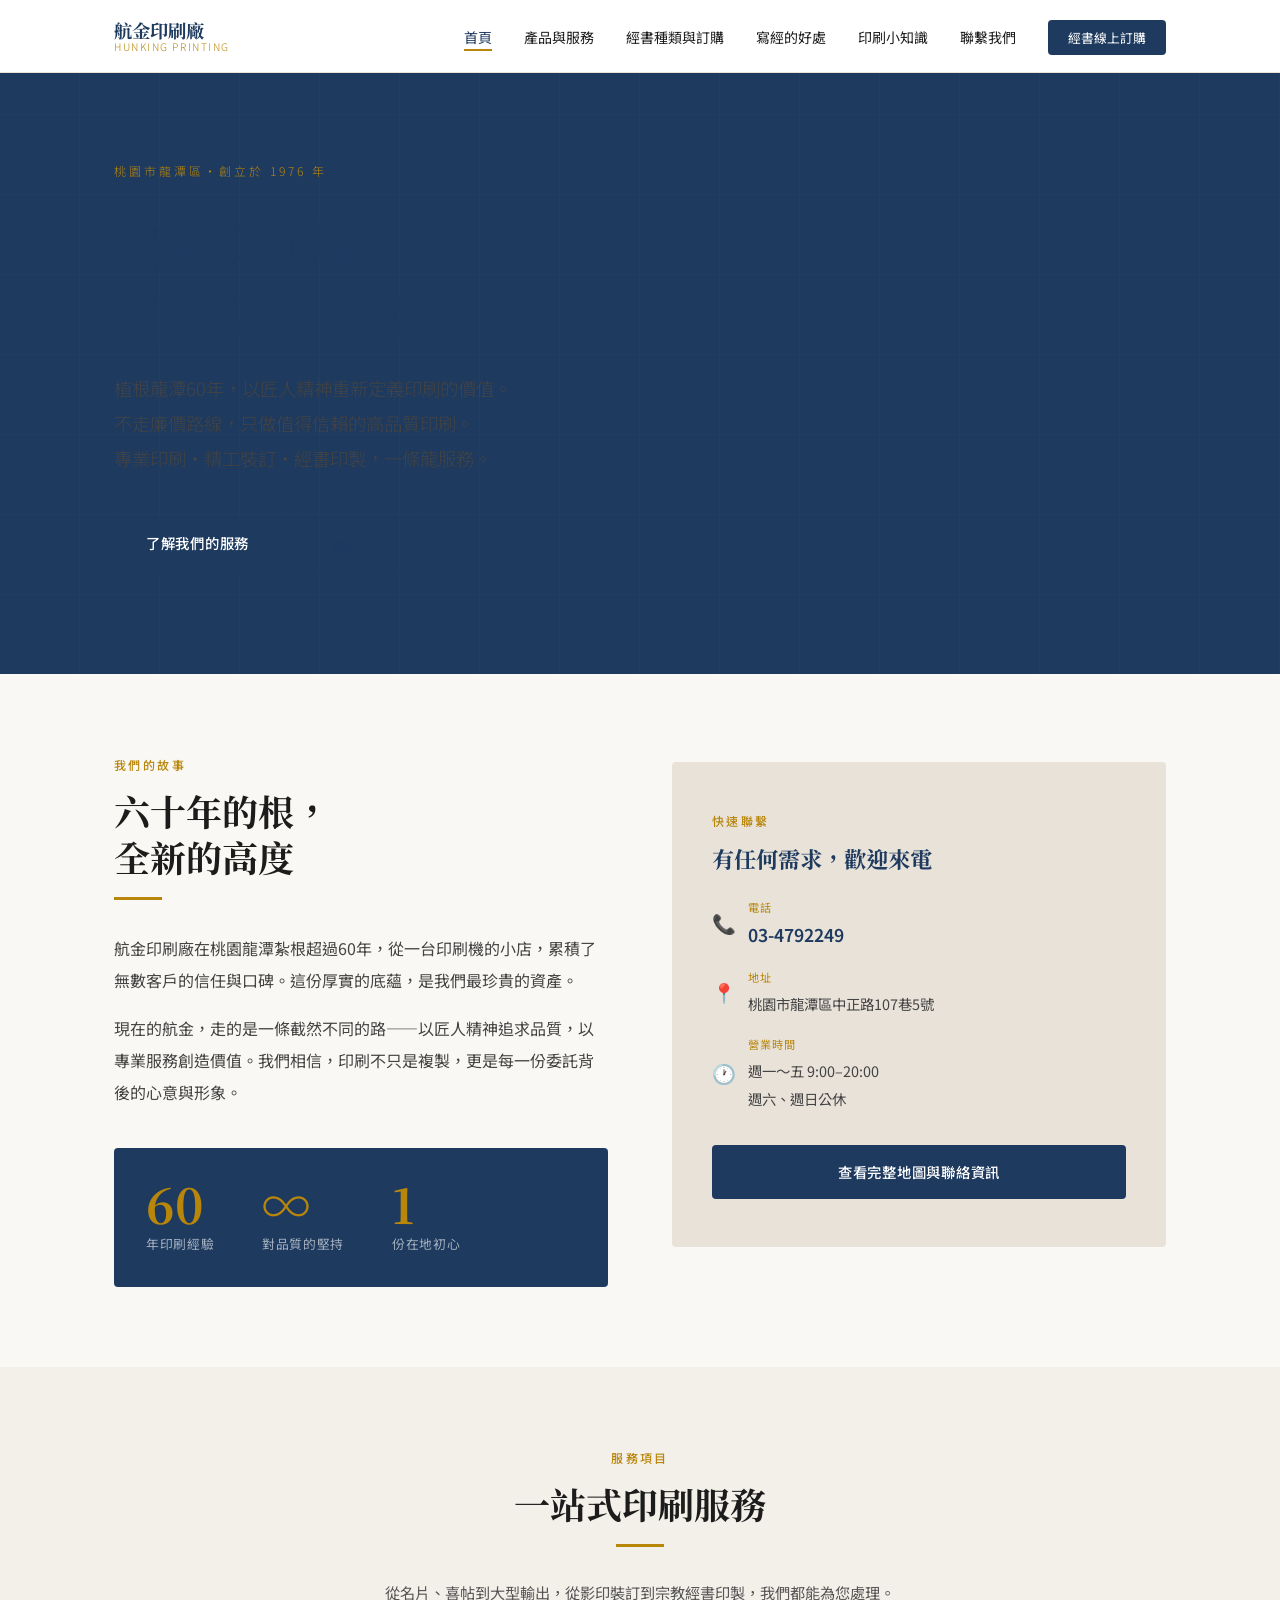
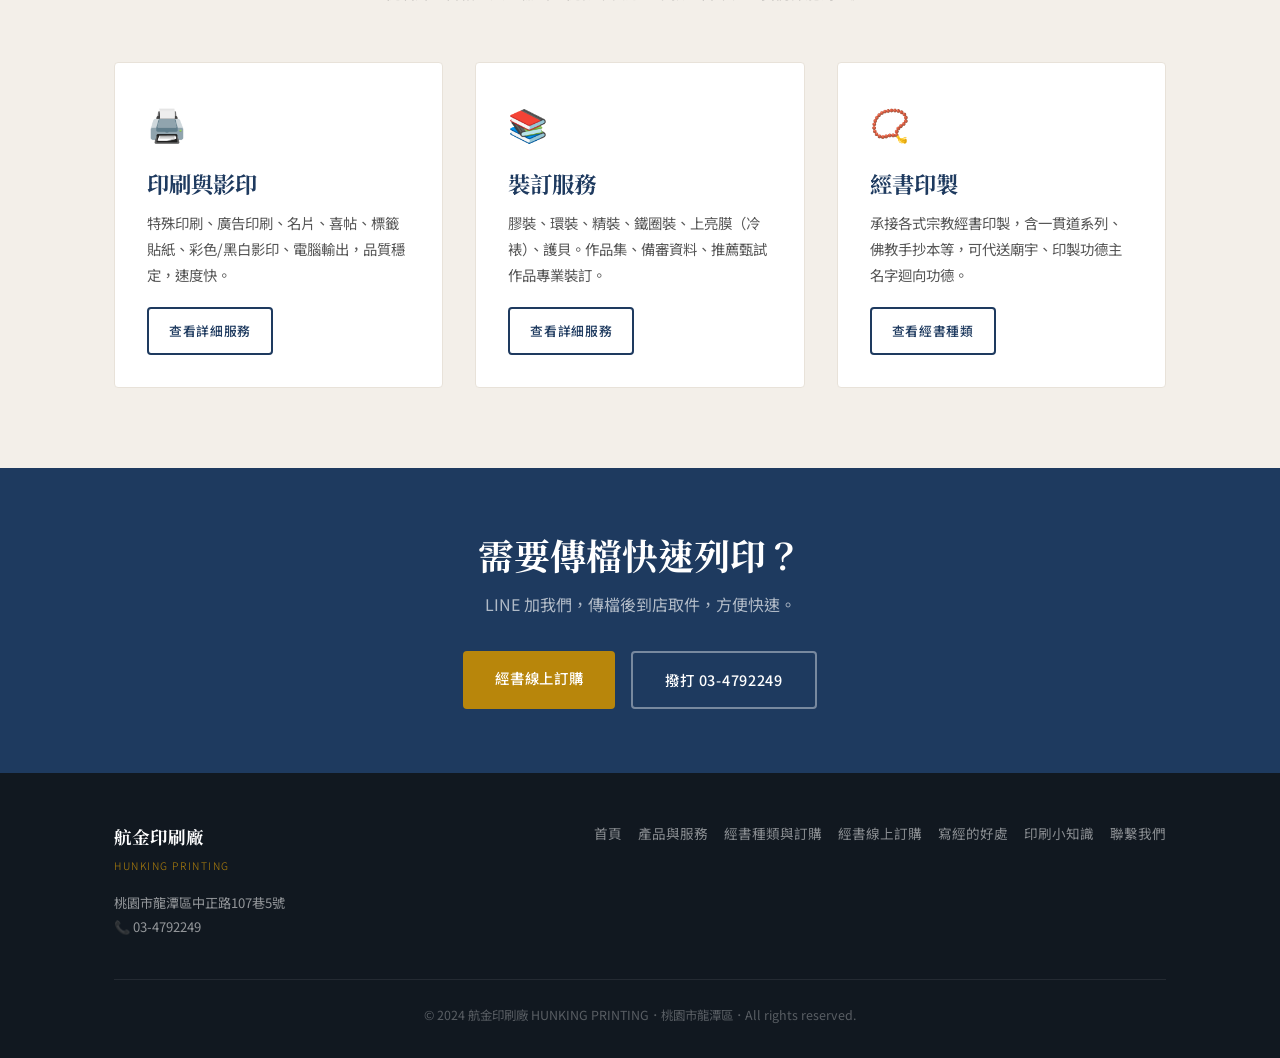
==== commit 6e92928e: "多項內容修正：新增服務項目、移除經書金額、全站改「經書線上訂購」等 1. service.html：新增「高解析掃描」「平面繪圖設計排版」「AI 圖轉檔印刷」三項服務；    經書印製說明更新為「封面" ====
--- a/index.html
+++ b/index.html
@@ -5,7 +5,68 @@
   <meta name="viewport" content="width=device-width, initial-scale=1.0">
   <meta name="description" content="航金印刷廠HUNKING — 桃園市龍潭區60年老字號印刷廠，專注高品質印刷、影印、裝訂、經書印製，用匠人精神服務每一份委託。">
   <title>航金印刷廠 HUNKING — 龍潭在地・60年老字號</title>
+  <meta property="og:type" content="website">
+  <meta property="og:site_name" content="航金印刷廠 HUNKING">
+  <meta property="og:title" content="航金印刷廠 HUNKING — 龍潭在地・60年老字號">
+  <meta property="og:description" content="航金印刷廠HUNKING — 桃園市龍潭區60年老字號印刷廠，專注高品質印刷、影印、裝訂、經書印製，用匠人精神服務每一份委託。">
+  <meta property="og:url" content="https://hunking-printing.com/">
+  <meta property="og:image" content="https://hunking-printing.com/og-image.png">
+  <meta property="og:image:width" content="1200">
+  <meta property="og:image:height" content="630">
+  <meta name="twitter:card" content="summary_large_image">
+  <meta name="twitter:image" content="https://hunking-printing.com/og-image.png">
   <link rel="stylesheet" href="css/style.css">
+  <script type="application/ld+json">
+  {
+    "@context": "https://schema.org",
+    "@type": "LocalBusiness",
+    "name": "航金印刷廠",
+    "alternateName": "HUNKING PRINTING",
+    "url": "https://hunking-printing.com/",
+    "logo": "https://hunking-printing.com/og-image.png",
+    "image": "https://hunking-printing.com/og-image.png",
+    "description": "桃園市龍潭區60年老字號印刷廠，提供高品質印刷、影印、裝訂、經書印製服務，以匠人精神服務每一份委託。",
+    "telephone": "03-4792249",
+    "address": {
+      "@type": "PostalAddress",
+      "streetAddress": "中正路107巷5號",
+      "addressLocality": "龍潭區",
+      "addressRegion": "桃園市",
+      "postalCode": "325",
+      "addressCountry": "TW"
+    },
+    "geo": {
+      "@type": "GeoCoordinates",
+      "latitude": 24.8578,
+      "longitude": 121.2136
+    },
+    "openingHoursSpecification": [
+      {
+        "@type": "OpeningHoursSpecification",
+        "dayOfWeek": ["Monday","Tuesday","Wednesday","Thursday","Friday"],
+        "opens": "09:00",
+        "closes": "20:00"
+      }
+    ],
+    "priceRange": "$$",
+    "foundingDate": "1976",
+    "areaServed": {
+      "@type": "City",
+      "name": "桃園市"
+    },
+    "hasOfferCatalog": {
+      "@type": "OfferCatalog",
+      "name": "印刷服務",
+      "itemListElement": [
+        { "@type": "Offer", "itemOffered": { "@type": "Service", "name": "印刷服務" } },
+        { "@type": "Offer", "itemOffered": { "@type": "Service", "name": "裝訂服務" } },
+        { "@type": "Offer", "itemOffered": { "@type": "Service", "name": "影印服務" } },
+        { "@type": "Offer", "itemOffered": { "@type": "Service", "name": "經書印製" } },
+        { "@type": "Offer", "itemOffered": { "@type": "Service", "name": "名片印刷" } }
+      ]
+    }
+  }
+  </script>
 </head>
 <body>
 
@@ -23,7 +84,7 @@
       <li><a href="benefit.html">寫經的好處</a></li>
       <li><a href="knowledge.html">印刷小知識</a></li>
       <li><a href="contact.html">聯繫我們</a></li>
-      <li class="nav-cta"><a href="order.html">線上訂購</a></li>
+      <li class="nav-cta"><a href="order.html">經書線上訂購</a></li>
     </ul>
     <button class="nav-toggle" aria-label="開啟選單">
       <span></span><span></span><span></span>
@@ -39,7 +100,7 @@
   <a href="benefit.html">寫經的好處</a>
   <a href="knowledge.html">印刷小知識</a>
   <a href="contact.html">聯繫我們</a>
-  <a href="order.html">線上訂購</a>
+  <a href="order.html">經書線上訂購</a>
 </div>
 
 <!-- ── Hero ── -->
@@ -162,7 +223,7 @@
     <h2>需要傳檔快速列印？</h2>
     <p>LINE 加我們，傳檔後到店取件，方便快速。</p>
     <div style="display:flex;gap:16px;justify-content:center;flex-wrap:wrap;">
-      <a href="order.html" class="btn btn-gold">線上訂購</a>
+      <a href="order.html" class="btn btn-gold">經書線上訂購</a>
       <a href="tel:034792249" class="btn btn-outline" style="border-color:rgba(255,255,255,0.4);color:#fff;">撥打 03-4792249</a>
     </div>
   </div>
@@ -186,7 +247,7 @@
         <a href="index.html">首頁</a>
         <a href="service.html">產品與服務</a>
         <a href="sutra.html">經書種類與訂購</a>
-        <a href="order.html">線上訂購</a>
+        <a href="order.html">經書線上訂購</a>
         <a href="benefit.html">寫經的好處</a>
         <a href="knowledge.html">印刷小知識</a>
         <a href="contact.html">聯繫我們</a>
